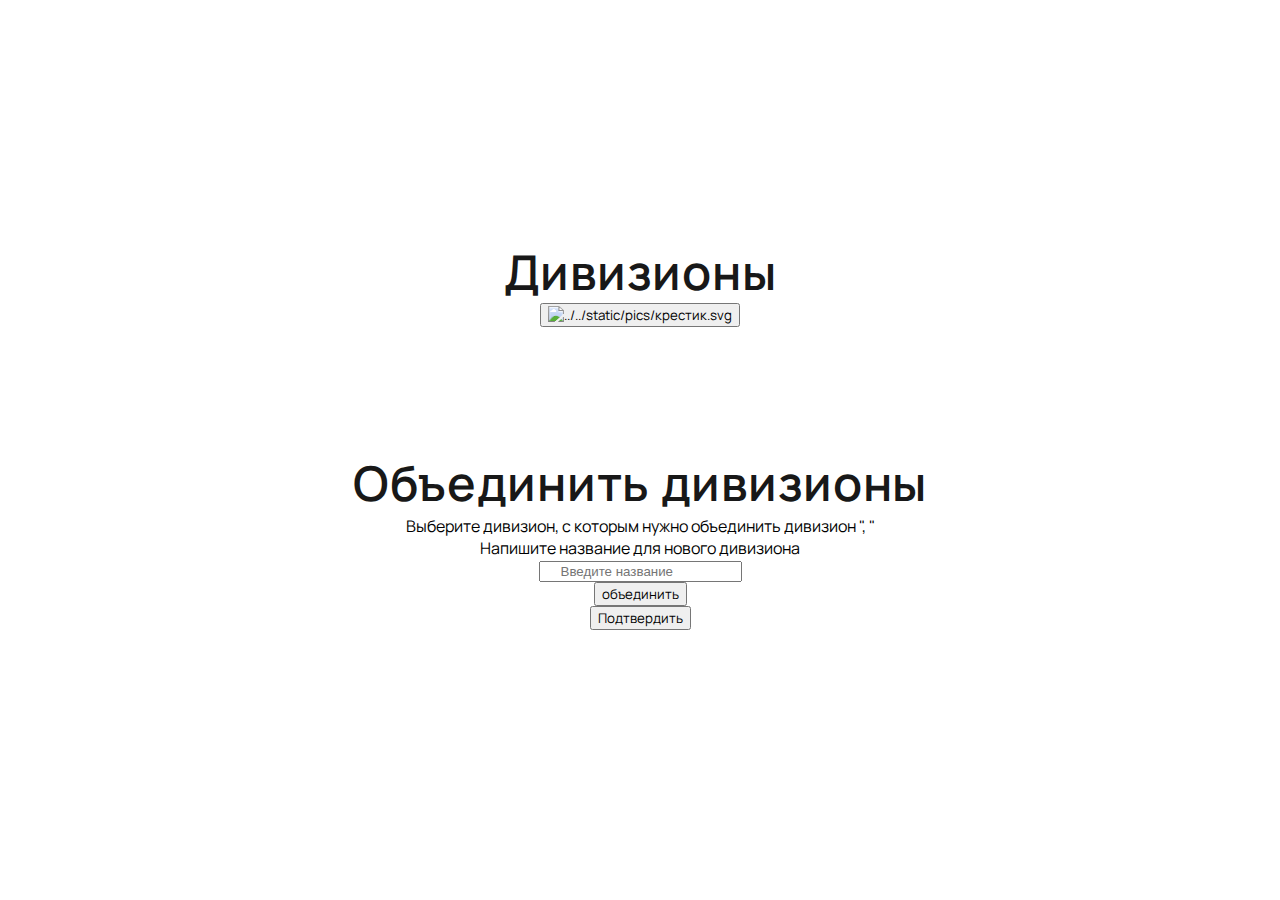
==== src/main/resources/templates/competition/divisions.html @ 7a4a5fca "Merge pull request #2 from dtishkina/master" ====
<!DOCTYPE html>
<html lang="en">
<head>
    <meta charset="UTF-8">
    <title>Дивизионы</title>
    <link rel="stylesheet" href="../../static/css/styles.css">
    <link rel="stylesheet" href ="../../static/css/divisions.css">
</head>
<header class="menu-container">
    <div id="menu"></div>
</header>
<body>
<h1>Дивизионы</h1>
    <div id="container"></div>
    <div class="line"></div>
<div class="popup" id="popup">
    <div class="popup-body">
        <div class="popup_content">
            <button id="closePopup">
                <img class="popup-close-btn" src="../../static/pics/крестик.svg" alt="../../static/pics/крестик.svg">
            </button>
            <div class="popup-title"><h1 class="title">Объединить дивизионы</h1></div>
            <div class="popup-text">
                Выберите дивизион, с которым нужно объединить дивизион
                "<span class="sportsman"></span>, <span class="participants"></span>"<br>
            </div>
            <div class="scroll">
                <div class="category-buttons"> </div>
            </div>
            <form class="new-division-name" method="get">
                <label for="division">Напишите название для нового дивизиона</label><br>
                <input type="text" id="division" placeholder="Введите название">
            </form>
            <button id="merge-divisions">объединить</button>
        </div>
    </div>
</div>
<button class="to-results-btn">Подтвердить</button>
<script src="../../static/js/addNewDivisions.js"></script>
</body>
</html>
---- src/main/resources/static/css/styles.css ----
@import url('https://fonts.googleapis.com/css2?family=Manrope:wght@400&display=swap');

html{
    font-family: 'Manrope', sans-serif;
}

body {
    display: grid;
    place-items: center;
    text-align: center;
}

header{
    font-family: 'Manrope', sans-serif;
}

h1{
    color: #181818;
    font-size: 48px;
    font-weight: 600;
    line-height: 130%;
    letter-spacing: 0.72px;
    margin-top: 125px;
    margin-bottom: 0;
}

h3{
    color: #898989;
    font-size: 24px;
    font-weight: 500;
    line-height: 130%;
    letter-spacing: 0.36px;
    margin-bottom: 70px;
    font-family: Manrope, sans-serif;
}

input:hover{
    border-radius: 10px;
    border: 1px solid #3B6F98;
    background: #F3F7FA;
}

input:active{
    border-radius: 10px;
    border: 1px solid #3B6F98;
    background: #F3F7FA;
}
:focus,:active{outline: none;} /* убираем линии обводки */
input[type="text"],
input[type="date"],
select {
    padding-left: 20px; /* добавляем отступ слева */
}

input[type="text"]:focus,
input[type="date"]:focus,
select:focus {
    border-color: #3B6F98;
    color: #3B6F98;
    -webkit-text-fill-color: #3B6F98;
}

.popup-body{
    font-family: Manrope, sans-serif;
    font-style: normal;
}

button{
    font-family: Manrope, sans-serif;
    font-style: normal;
}

.menu-item.menu-item--active {
    background-color: #E5EEF5;
    color: #3B6F98;
    border-color: #3B6F98;
}
.menu-item:hover {
    background-color: #F3F7FA;
}
header {
    margin-top: 15px;
    width: 1048px;
    height: 93px;
}

.menu-container {
    font-family: Manrope, sans-serif;
    background-color: #ffffff;
}

.menu {
    justify-content: space-between;
    margin: 0;
    padding: 0;
}

.menu a {
    display: inline-block;
    padding: 8px 30px;
    border: 1px solid #4D8BBA;
    border-radius: 50px;
    text-decoration: none;
    color: #4D8BBA;
    font-size: 18px;
    text-align: center;
}

.menu ul {
    display: flex;
    list-style-type: none;
}

.menu a {
    position: relative;
    margin-left: 15px;
    margin-bottom: 15px;
}
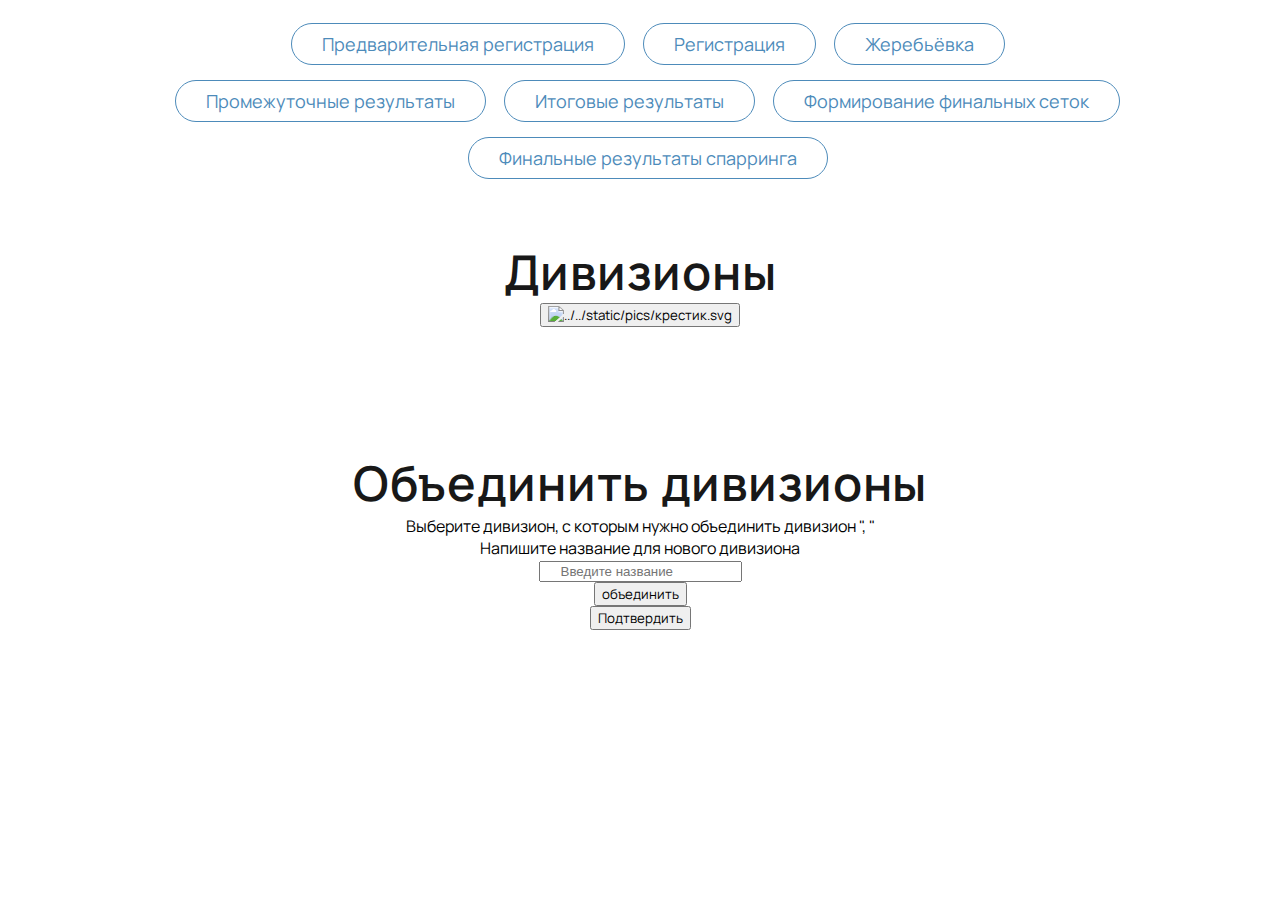
==== commit d0de8dcb: "Merge pull request #3 from dtishkina/master" ====
--- a/src/main/resources/templates/competition/divisions.html
+++ b/src/main/resources/templates/competition/divisions.html
@@ -37,5 +37,6 @@
 </div>
 <button class="to-results-btn">Подтвердить</button>
 <script src="../../static/js/addNewDivisions.js"></script>
+<script src="../../static/js/addMenu.js"></script>
 </body>
 </html>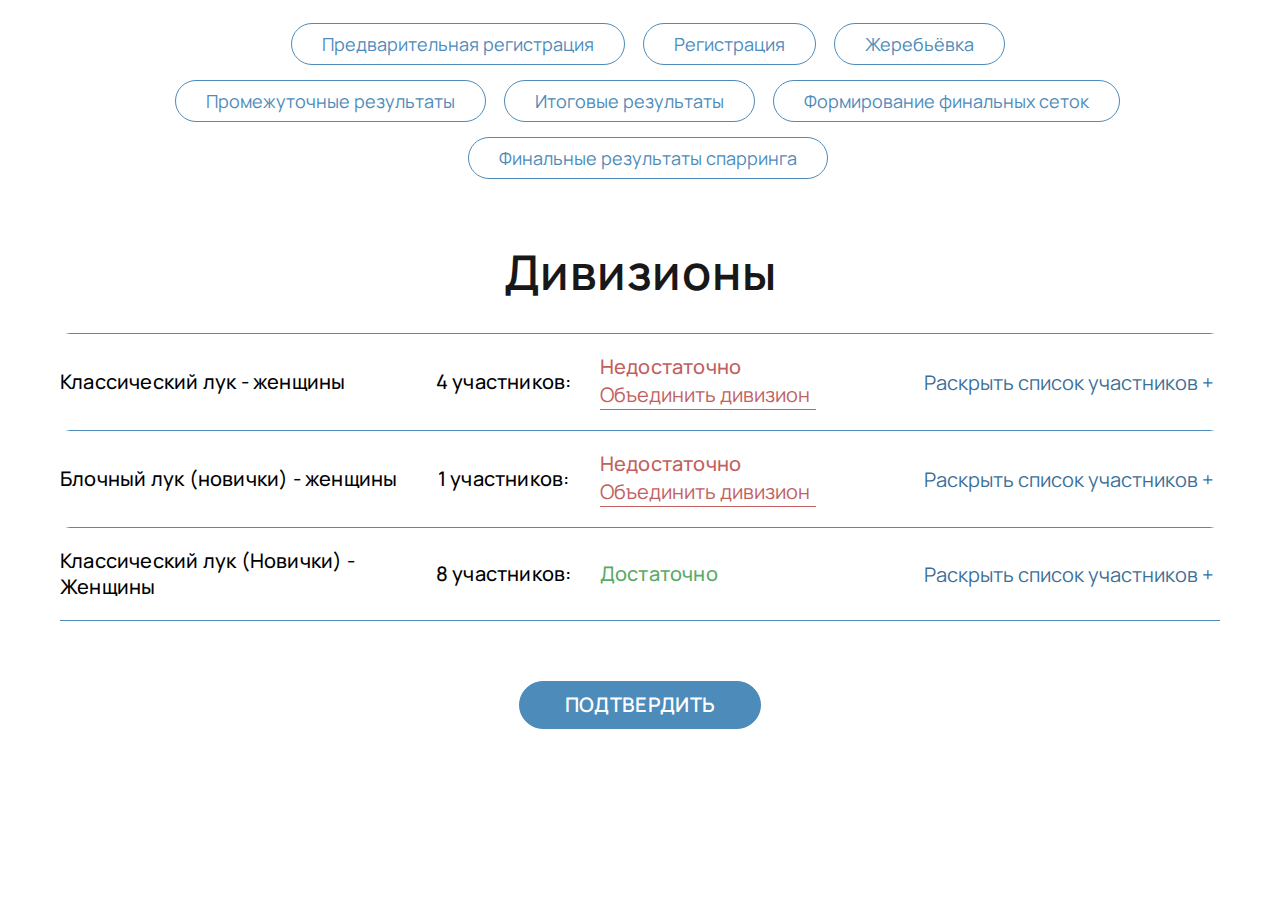
==== commit 55af3c24: "change division buttons on popup" ====
--- a/src/main/resources/templates/competition/divisions.html
+++ b/src/main/resources/templates/competition/divisions.html
@@ -11,8 +11,8 @@
 </header>
 <body>
 <h1>Дивизионы</h1>
-    <div id="container"></div>
-    <div class="line"></div>
+<div id="container"></div>
+<div class="line"></div>
 <div class="popup" id="popup">
     <div class="popup-body">
         <div class="popup_content">
--- a/src/main/resources/static/css/divisions.css
+++ b/src/main/resources/static/css/divisions.css
@@ -0,0 +1,371 @@
+h1{
+    margin-bottom: 30px;
+}
+
+h3{
+    color: #4D8BBA;
+    margin-bottom: 60px;
+}
+
+.line{
+    width: 1160px;
+    height: 1px;
+    background: #4D8BBA;
+}
+
+.merge-btn{
+    font-size: 20px;
+    border: none;
+    background-color: white;
+    padding-left: 0;
+    color: #C26060;
+    border-bottom: 1px solid #C26060;
+}
+
+.to-results-btn{
+    margin-top: 60px;
+    margin-bottom: 140px;
+    border-radius: 30px;
+    padding: 10px 45px;
+    justify-content: center;
+    align-items: center;
+    border: 1px solid #4D8BBA;
+    background: #4D8BBA;
+    color: #FFF;
+    font-size: 20px;
+    font-style: normal;
+    font-weight: 600;
+    line-height: 130%; /* 26px */
+    letter-spacing: 0.3px;
+    text-transform: uppercase;
+}
+
+table {
+    border-collapse: collapse;
+    text-align: left;
+    width: 1160px;
+    border-radius: 10px;
+}
+
+.division-container{
+    margin-bottom: 0;
+}
+
+.categories-table{
+    table-layout: fixed;
+    overflow: hidden;
+    border-radius: 10px;
+}
+
+.categories-table th,
+.categories-table td {
+    border-radius: 0
+}
+
+tbody{
+    table-layout: fixed;
+    width: 1160px;
+    text-align: left;
+}
+
+.tbody-container{
+    display: table;
+    border-radius: 10px;
+    width: 1159px;
+    overflow: hidden;
+}
+
+thead td{
+    font-size: 20px;
+    border-top: 1px solid #4D8BBA;
+    border-right: none;
+    border-left: none;
+    border-bottom: none;
+    width: 296px;
+    text-align: left;
+    padding-left: 0;
+}
+
+thead td#participants{
+    width: 137px;
+    text-align: center;
+}
+
+thead td.enough{
+    width: 221px;
+}
+
+th, td {
+    width: 20%;
+    padding: 20px 15px;
+    font-size: 14px;
+    font-weight: 500;
+    line-height: 130%;
+    letter-spacing: 0.21px;
+    text-align: left;
+    border: 1px solid #CDE2F2;
+}
+
+.intermediate-res{
+    width: unset;
+}
+
+
+.pdf-button{
+    display: flex;
+    width: 221px;
+    border: none;
+    background-color: transparent;
+    color: #4D8BBA;
+}
+
+#toggle{
+    text-align: right;
+    padding-right: 0;
+}
+
+.toggle-button{
+    text-align: left;
+    font-size: 20px;
+    color: #3B6F98;
+
+    border: none;
+    background-color: white;
+    cursor: pointer;
+}
+
+tr:nth-child(odd) {
+    background-color: #FFFFFF;
+}
+
+tr:nth-child(even) {
+    background-color: #E5EEF5;
+}
+
+#header-row{
+    color: #4D8BBA;
+    background-color: #E5EEF5;
+    border: 1px solid #CDE2F2;
+    border-radius: 10px;
+}
+
+.popup {
+    position: fixed;
+    width: 100%;
+    height: 100%;
+    background-color: rgba(0, 0, 0, 0.20);
+    top: 0;
+    left: 0;
+    transition: all 0.8s ease 0s;
+    opacity: 0;
+    visibility: hidden;
+}
+
+.popup-body {
+    width: 800px;
+    height: 774px;
+    position: absolute;
+    top: 50%;
+    left: 50%;
+    transform: translate(-50%, -50%);
+    border-radius: 30px;
+    background: #ffffff;
+    padding: 60px;
+}
+
+.popup-text{
+    color: #898989;
+    font-size: 24px;
+    font-style: normal;
+    font-weight: 500;
+    line-height: 130%; /* 31.2px */
+    letter-spacing: 0.36px;
+    margin-bottom: 60px;
+    text-align: center;
+    width: 565px;
+    height: 93px;
+    margin-left: 117px;
+}
+
+.popup .popup-content {
+    position: relative;
+    background-color: white;
+    border-radius: 30px;
+    width: 800px;
+    height: 476px;
+    display: flex;
+    flex-direction: column;
+    align-items: center;
+    justify-content: center;
+}
+
+.popup-title h1{
+    margin-top: 0;
+}
+
+.popup.open {
+    opacity: 1;
+    visibility: visible;
+    transition-delay: 0s;
+}
+
+.popup-close-btn {
+    border: none;
+    width: 35px;
+    height: 35px;
+    background-color: #ffffff;
+}
+
+.popup-text .participants:after {
+    content: attr(data-suffix);
+}
+
+.popup-text .participants[data-count="1"]:after {
+    content: "участник";
+}
+
+.popup-text .participants[data-count="2"]:after,
+.popup-text .participants[data-count="3"]:after,
+.popup-text .participants[data-count="4"]:after {
+    content: "участника";
+}
+
+#closePopup {
+    border: none;
+    background: transparent;
+    position: absolute;
+    top: 20px;
+    right: 20px;
+}
+
+#merge-divisions{
+    margin-top: 60px;
+
+    display: inline-flex;
+    height: 46px;
+    padding: 12px 40px;
+    justify-content: center;
+    align-items: center;
+
+    color: #FFF;
+    font-size: 18px;
+    font-style: normal;
+    font-weight: 600;
+    line-height: 130%; /* 23.4px */
+    letter-spacing: 0.27px;
+    text-transform: uppercase;
+
+    border-radius: 30px;
+    border: 1px solid #4D8BBA;
+    background: #4D8BBA;
+}
+
+.new-division-name{
+    font-size: 20px;
+    color: #181818;
+    text-align: left;
+    margin-left: 60px;
+    margin-top: 60px;
+}
+
+input#division{
+    height: 31px;
+}
+
+#division{
+    margin-top: 20px;
+    display: flex;
+    width: 680px;
+    padding: 10px 20px;
+    align-items: center;
+    gap: 10px;
+
+    border-radius: 10px;
+    border: 1px solid #4D8BBA;
+    background: #F3F7FA;
+}
+
+.category-buttons{
+    margin-left: 40px;
+    display: flex;
+    flex-wrap: wrap;
+}
+
+.scroll{
+    width: 800px;
+    height: 236px;
+    overflow-y: auto;
+}
+
+.scroll::-webkit-scrollbar {
+    width: 8px;
+}
+
+.scroll::-webkit-scrollbar-thumb {
+    background-color: #4D8BBA;
+    border-radius: 4px;
+}
+
+.scroll::-webkit-scrollbar-track {
+    background-color: #CDE2F2;
+    border-radius: 4px;
+}
+
+.category-button{
+    display: flex;
+    border-radius: 30px;
+    border: 1px solid #F3F7FA;
+    background: #F3F7FA;
+
+    font-size: 16px;
+    margin-left: 20px;
+    margin-bottom: 20px;
+    width: 720px;
+    padding: 10px 20px;
+}
+
+.participants-count{
+    color: #4D8BBA;
+}
+
+.category-title {
+    flex: 1;
+    text-align: left;
+}
+
+.category-button:hover{
+    border-radius: 30px;
+    border: 1px solid #F3F7FA;
+    background: #E5EEF5;
+}
+
+.category-button:active{
+    border-radius: 30px;
+    border: 1px solid #4D8BBA;
+    background: #E5EEF5;
+}
+
+.category-button.selected:hover {
+    border-radius: 30px;
+    border: 1px solid #4D8BBA;
+    background: #E5EEF5;
+}
+
+.selected {
+    border-radius: 30px;
+    border: 1px solid #4D8BBA;
+    background: #E5EEF5;
+}
+
+#saveProtocol{
+    width: 235px;
+    font-size: 20px;
+    margin-top: 40px;
+    border-bottom: #4D8BBA !important;
+}
+
+.pdf-svg{
+    margin-left: 5px;
+    width: 25px;
+    height: 25px;
+}